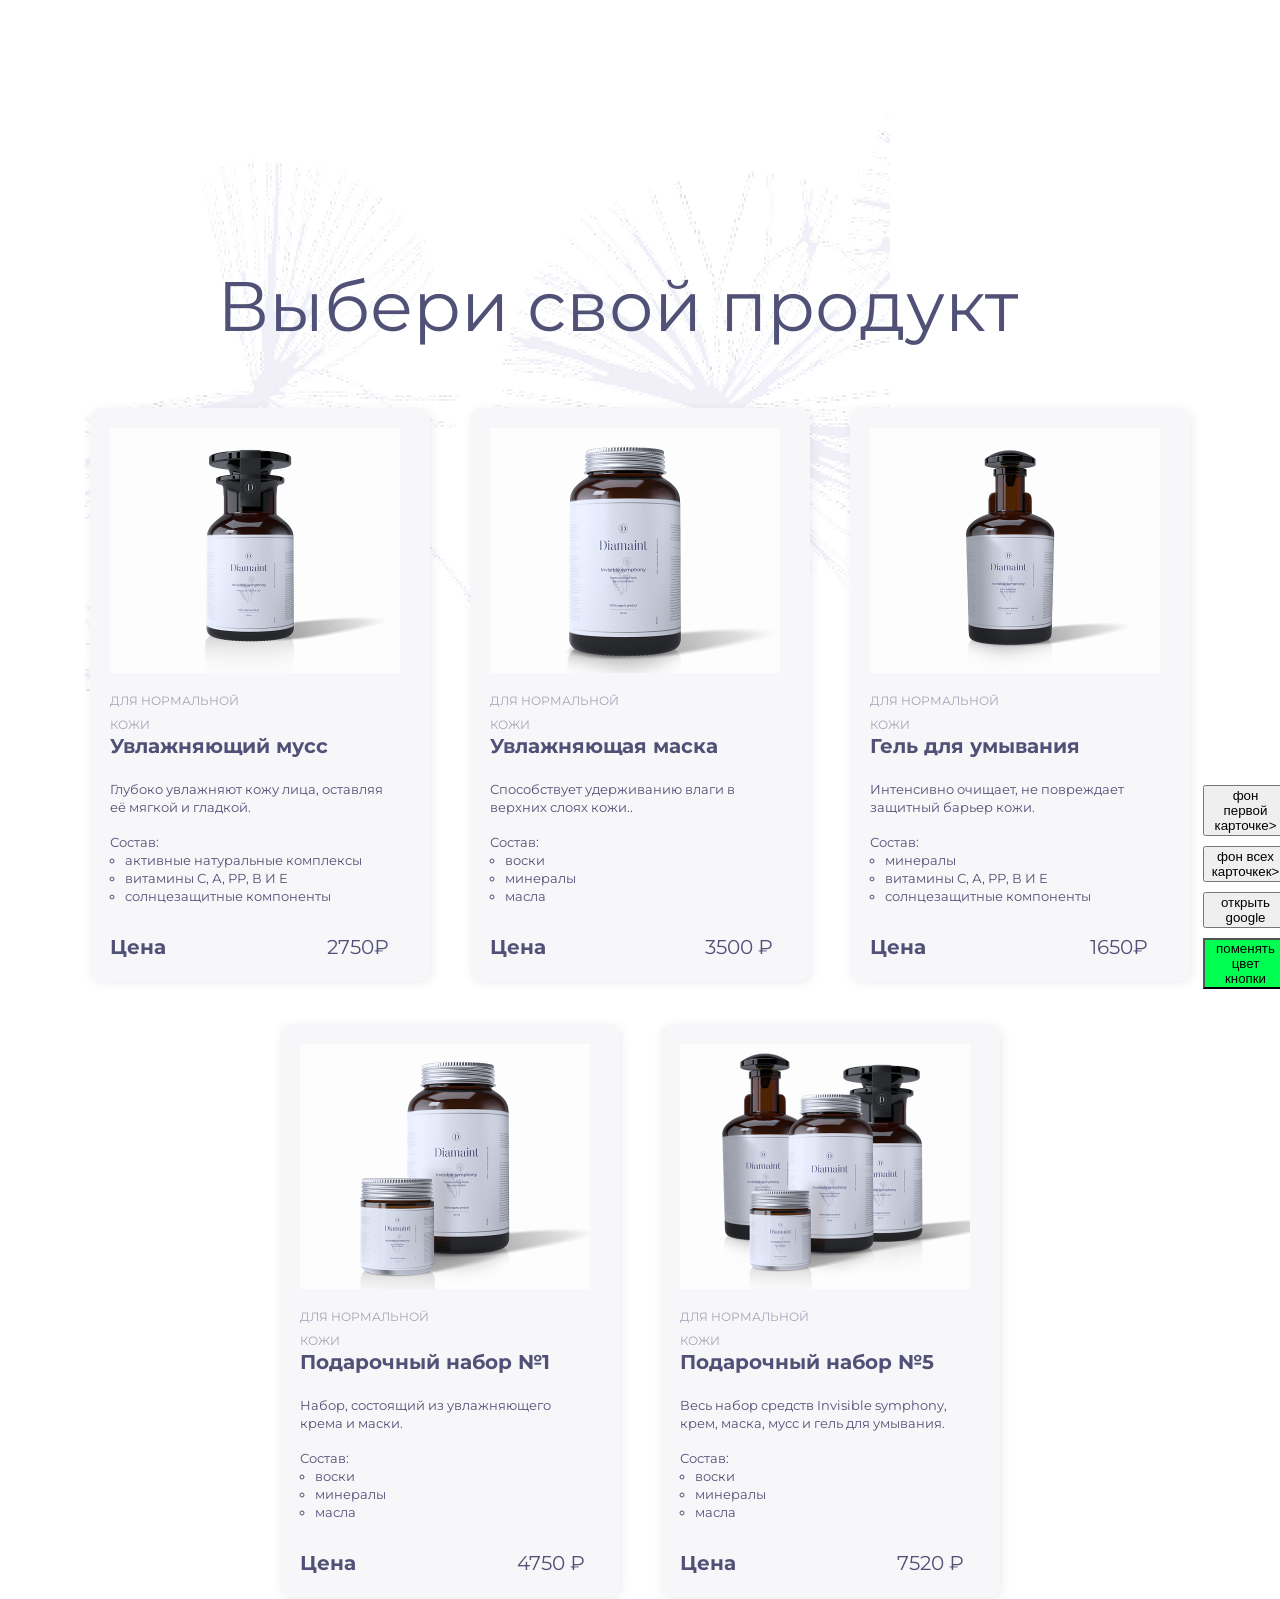
==== index.html @ b7d715da "fix error" ====
<!DOCTYPE html>
<html lang="en">
<head>
   <meta charset="UTF-8">
   <meta name="viewport" content="width=device-width, initial-scale=1.0">
   <title>product-card </title>
   <link rel="preconnect" href="https://fonts.googleapis.com">
   <link rel="preconnect" href="https://fonts.gstatic.com" crossorigin>
   <link href="https://fonts.googleapis.com/css2?family=Montserrat:ital,wght@0,100..900;1,100..900&display=swap"rel="stylesheet">
   <link rel="stylesheet" href="css/style.css">
</head>
<body style="font-family: Montserrat;">
   <h1 class="title">Выбери свой продукт</h1>
   <div class="buttons">
      <button id="btn-card-first"> фон первой карточке> </button>
      <button id="btn-card-all"> фон всех карточкек> </button>
      <button id="open-google-button"> открыть google </button>
      <button id= "targetButton"> поменять цвет кнопки </button> 
   </div>
   <div class="images_"></div>
   <div class="card-wrapper">
      <div class="product-card">
         <img src="image/muss.png" alt="Увлажняющий мусс" width="290" class="product-card__img">
         <p class="for-skin">для нормальной кожи</p>
         <h3 class="subtitle"> Увлажняющий мусс</h3>
         <p class="desc"> Глубоко увлажняют кожу лица, оставляя её мягкой и гладкой.</p>
         <ul class="list">
            <span class="structure">Состав:</span>
            <div class="item4">
               <li class="item1" type="circle">активные натуральные комплексы</li>
               <li class="item2" type="circle">витамины С, А, РР, В И Е</li>
               <li class="item3" type="circle"> cолнцезащитные компоненты</li>
            </div>
         </ul>
         <div class="product-card__price">
            <span class="product-card_price1"> Цена</span>
            <span class="product-card_price2"> 2750&#8381;</span>
         </div>
      </div>
      <div class="product-card">
         <img src="image/masska.png" alt="Увлажняющая маска" width="290" class="product-card__img_maska">
         <p class="for-skin_maska">для нормальной кожи</p>
         <h3 class="subtitle_maska"> Увлажняющая маска</h3>
         <p class="desc_maska">Способствует удерживанию влаги в верхних слоях кожи..</p>
         <ul class="list_maska">
            <span class="structure_maska">Состав:</span>
            <div class="item_maska4">
               <li class="item_maska1" type="circle"> воски</li>
               <li class="item_maska2" type="circle">минералы </li>
               <li class="item_maska3" type="circle"> масла</li>
            </div>
         </ul>
         <div class="product-card__price_maska">
            <span class="product-card_price_maska1"> Цена</span>
            <span class="product-card_price_maska2"> 3500 &#8381;</span>
         </div>
      </div>
      <div class="product-card">
         <img src="image/gel.png" alt="Гель для умывания" width="290" class="product-card__gel">
         <p class="for-skin_gel">для нормальной кожи</p>
         <h3 class="subtitle_gel"> Гель для умывания</h3>
         <p class="desc_gel">Интенсивно очищает, не повреждает защитный барьер кожи.</p>
         <ul class="list_gel">
            <span class="structure_gel">Состав:</span>
            <div class="item_gel4">
               <li class="item_gel1" type="circle"> минералы</li>
               <li class="item_gel2" type="circle">витамины С, А, РР, В И Е </li>
               <li class="item_gel3" type="circle"> солнцезащитные компоненты</li>
            </div>
         </ul>
         <div class="product-card__price-gel">
            <span class="product-card__price-gel1"> Цена</span>
            <span class="product-card__price-gel2"> 1650&#8381;</span>
         </div>
      </div>
      <div class="product-card">
         <img src="image/gift_set1.png" alt="Подарочный набор №1" width="290" class="product-card__img_set">
         <p class="for-skin__gift-set1">для нормальной кожи</p>
         <h3 class="subtitle__gift-set1"> Подарочный набор №1</h3>
         <p class="desc__gift-set1">Набор, состоящий из увлажняющего крема и маски.</p>
         <ul class="list__gift-set1">
            <span class="structure__gift-set1">Состав:</span>
            <div class="item4__gift-set1">
               <li class="item1__gift-set1" type="circle"> воски</li>
               <li class="item2__gift-set1" type="circle"> минералы </li>
               <li class="item3__gift-set1" type="circle"> масла</li>
            </div>
         </ul>
         <div class="product-card__price-gift-set1">
            <span class="product-card__price1-gift-set1"> Цена</span>
            <span class="product-card__price2-gift-set1"> 4750 &#8381;</span>
         </div>
      </div>
      <div class="product-card">
         <img src="image/gift_set2.png" alt="Подарочный набор №1" width="290" class="product-card__img_gift-set2">
         <p class="for-skin__gift-set2">для нормальной кожи</p>
         <h3 class="subtitle__gift-set2"> Подарочный набор №5</h3>
         <p class="desc__gift-set2">Весь набор средств Invisible symphony, крем, маска, мусс и гель для умывания.</p>
         <ul class="list__gift-set2">
            <span class="structure__gift-set2">Состав:</span>
            <div class="item4__gift-set2">
               <li class="item1__gift-set2" type="circle"> воски</li>
               <li class="item2__gift-set2" type="circle"> минералы </li>
               <li class="item3__gift-set2" type="circle"> масла</li>
            </div>
         </ul>
         <div class="product-card__price-gift-set2">
            <span class="product-card__price1-gift-set2"> Цена</span>
            <span class="product-card__price2-gift-set2"> 7520 &#8381;</span>
         </div>
      </div>
   </div>
   <script src="/script.js"></script>
</body>
</html>
---- css/style.css ----
.images_ {
  background-image: url("../image/dandelion.png"); 
  width: 805px;
  height: 697px;
  top: -0px;
  left: 85px;
  z-index: -1;
  position: absolute;
}

.card-wrapper {
  width: 1110px;
  height: 1191px;
  top: 408px;
  left: 85px;
  position: absolute;
  justify-content: center;
  display: flex;
  flex-wrap: wrap;
  gap: 40px;
}

.product-card__img {
  width: 290px;
  height: 245px;
}

.product-card {
  width: 340px;
  height: 573px;
  display: inline-block;
  box-sizing: border-box;
  border-radius:12px;
  box-shadow: 2px 2px 10px 0px rgba(81, 80, 118, 0.1);
  padding:20px ;
  background: rgba(247, 247, 250, 1);
}

.title {
  width: 846px;
  height: 78px;
  top: 220px;
  left: 217px;
  position: absolute;
  font-weight: 400;
  font-style: normal;
  font-size: 70px;
  line-height: 78px;
  letter-spacing: 0%;
  vertical-align: middle;
  color:#515076;
} 

.for-skin {
  width: 171px;
  height: 24px;
  font-weight: 400;
  font-size: 12px;
  line-height: 24px;
  letter-spacing: 0%;
  text-transform: uppercase;
  color: #A5A3B9;
}

.subtitle {
  width: 220px;
  height: 27px;
  font-weight: 700;
  font-size: 20px;
  line-height: 27px;
  letter-spacing: 0%;
  color:#515076;
}

.desc {
  width: 287px;
  height: 36px;
  font-weight: 400;
  font-size: 13px;
  line-height: 18px;
  letter-spacing: 0%;
  color: rgba(81, 80, 118, 1);
} 

.structure {
  width: 49px;
  height: 18px;
  font-weight: 400;
  font-size: 13px;
  line-height: 18px;
  letter-spacing: 0%;
}

.list li::marker {
  width: 7px;
  height: 7px;
}

.list {
  width: 252px;
  height: 87px;
  border: 1px;
  padding: 0;
  color: rgba(81, 80, 118, 1);
}

.item1 {
  width: 237px;
  height: 18px;
  font-weight: 400;
  font-size: 13px;
  line-height: 18px;
  letter-spacing: 0%;
  color: (81, 80, 118, 1);
}

.item2 {
  width: 165px;
  height: 18px;
  font-weight: 400;
  font-size: 13px;
  line-height: 18px;
  letter-spacing: 0%;
  color: (81, 80, 118, 1);
}

.item3 {
  width: 207px;
  height: 18px;
  font-weight: 400;
  font-size: 13px;
  line-height: 18px;
  letter-spacing: 0%;
  color: (81, 80, 118, 1);
}

.item4 {
  padding-left:15px;
}

.product-card__price {
  width: 290px;
  height: 24px;
  justify-content: space-between;
  display: flex;
  border: 1px;
  color:  rgba(81, 80, 118, 1);
  background: 1px solid rgba(81, 80, 118, 1)
}

.product-card_price1 {
  width: 56px;
  height: 24px;
  font-weight: 700;
  font-size: 20px;
  line-height: 24px;
  letter-spacing: 0%;
  color: rgba(81, 80, 118, 1);
}

.product-card_price2 {
  width: 73px;
  height: 24px;
  font-weight: 400;
  font-size: 20px;
  line-height: 24px;
  letter-spacing: 0%;
  color: rgba(81, 80, 118, 1);
}

.product-card_maska {
  width: 340px;
  height: 573px;
  border-width: 1px;
  box-sizing: border-box;
  border-radius: 12px ;
  padding: 20px ;
  border-radius:12px;
  box-shadow: 2px 2px 10px 0px rgba(81, 80, 118, 0.1);
  padding:20px ;
  background: rgba(247, 247, 250, 1);
}

.product-card__img_maska {
  width: 290px;
  height: 245px;
}

.for-skin_maska {
  width: 171px;
  height: 24px;
  color: rgba(165, 163, 185, 1);
  font-weight: 400;
  font-size: 12px;
  line-height: 24px;
  letter-spacing: 0%;
  text-transform: uppercase;
}

.subtitle_maska {
  width: 230px;
  height: 27px;
  font-weight: 700;
  font-size: 20px;
  line-height: 27px;
  letter-spacing: 0%;
  color: rgba(81, 80, 118, 1);
}

.desc_maska {
  width: 291px ;
  height: 36px;
  color: rgba(81, 80, 118, 1);
  font-weight: 400;
  font-size: 13px;
  line-height: 18px;
  letter-spacing: 0%;
}

.list_maska {
  width: 86px;
  height: 87px;
  border-width: 1px;
  color: rgba(81, 80, 118, 1);
  padding: 0;
}

.structure_maska {
  width: 49px;
  height: 18px;
  font-weight: 400;
  font-size: 13px;
  line-height: 18px;
  letter-spacing: 0%;
}

.item_maska1 {
  width: 41px;
  height: 18px;
  font-weight: 400;
  font-size: 13px;
  line-height: 18px;
  letter-spacing: 0%;
}

.item_maska2 {
  width: 71px;
  height: 18px;
  font-weight: 400;
  font-size: 13px;
  line-height: 18px;
  letter-spacing: 0%;
}

.item_maska3 {
  width: 41px;
  height: 18px;
  opacity: 1;
  font-weight: 400;
  font-size: 13px;
  line-height: 18px;
  letter-spacing: 0
}

.item_maska4 {
  padding-left: 15px;
}

.product-card__price_maska {
  width: 290px;
  height: 24px;
  color: rgba(81, 80, 118, 1);
  font-weight: 400;
  font-size: 20px;
  line-height: 24px;
  letter-spacing: 0%;
  display:flex;
  justify-content: space-between;
}

.product-card_price_maska1 {
  width: 56px;
  height: 24px;
  font-weight: 700;
  font-size: 20px;
  line-height: 24px;
  letter-spacing: 0%;
  color: rgba(81, 80, 118, 1);
}

.product-card_price_maska2 {
  width: 75px;
  height: 24px;
  font-weight: 400;
  font-size: 20px;
  line-height: 24px;
  letter-spacing: 0%;
  color: rgba(81, 80, 118, 1);
}

.product-card_gel {
  width: 340px;
  height: 573px;
  background: rgba(247, 247, 250, 1);
  box-shadow: 2px 2px 10px 0px rgba(81, 80, 118, 0.1);
  box-sizing: border-box;
  padding: 20px;
}

.product-card__gel {
  width: 290px;
  height: 245px;
}

.for-skin_gel {
  width: 171px;
  height: 24px;
  font-weight: 400;
  font-size: 12px;
  line-height: 24px;
  letter-spacing: 0%;
  text-transform: uppercase;
  color: rgba(165, 163, 185, 1);
}

.subtitle_gel {
  width: 210px;
  height: 27px;
  font-weight: 700;
  font-size: 20px;
  line-height: 27px;
  letter-spacing: 0%;
  color: rgba(81, 80, 118, 1);
}

.desc_gel {
  width: 291px;
  height: 36px;
  font-weight: 400;
  font-size: 13px;
  line-height: 18px;
  letter-spacing: 0%;
  color: rgba(81, 80, 118, 1);
}

.list_gel {
  width: 222px;
  height: 87px;
  color: rgba(81, 80, 118, 1);
  padding: 0;
}

.structure_gel {
  width: 49px;
  height: 18px;
  font-weight: 400;
  font-size: 13px;
  line-height: 18px;
  letter-spacing: 0%;
  color: rgba(81, 80, 118, 1);
}

.item_gel4 {
  padding-left:15px;
}

.item_gel1 {
  width: 71px;
  height: 18px;
  font-weight: 400;
  font-size: 13px;
  line-height: 18px;
  letter-spacing: 0%;
  color: rgba(81, 80, 118, 1);
}

.item_gel2 {
  width: 165px;
  height: 18px;
  font-weight: 400;
  font-size: 13px;
  line-height: 18px;
  letter-spacing: 0%;
  color: rgba(81, 80, 118, 1);
}

.item_gel3 {
  width: 207px;
  height: 18px;
  opacity: 1;
  top: 889px;
  left: 895px;
  font-weight: 400;
  font-size: 13px;
  line-height: 18px;
  letter-spacing: 0%;
  color: rgba(81, 80, 118, 1);
}

.product-card__price-gel {
  width: 290px;
  height: 24px;
  color: rgba(81, 80, 118, 1);
  display: flex;
  justify-content: space-between;
}

.product-card__price-gel1 {
  width: 56px;
  height: 24px;
  font-weight: 700;
  font-size: 20px;
  line-height: 24px;
  letter-spacing: 0%;
  color: rgba(81, 80, 118, 1);
}

.product-card__price-gel2 {
  width: 70px;
  height: 24px;
  font-weight: 400;
  font-size: 20px;
  line-height: 24px;
  letter-spacing: 0%;
  color: rgba(81, 80, 118, 1);
}


.product-card__gift-set1 {
  width: 340px;
  height: 573px;
  background: rgba(247, 247, 250, 1);
  box-shadow: 2px 2px 10px 0px rgba(81, 80, 118, 0.1);
  padding: 20px;
  box-sizing: border-box 
}

.product-card__img-gift-set1 {
  width: 290px;
  height: 245px;
}

.for-skin__gift-set1 {
  width: 171px;
  height: 24px;
  font-weight: 400;
  font-size: 12px;
  line-height: 24px;
  letter-spacing: 0%;
  text-transform: uppercase;
  color: rgba(165, 163, 185, 1);
}

.subtitle__gift-set1 {
  width: 251px;
  height: 27px;
  font-weight: 700;
  font-size: 20px;
  line-height: 27px;
  letter-spacing: 0%;
  color: rgba(81, 80, 118, 1);
}

.desc__gift-set1 {
  width: 291px;
  height: 36px;
  font-weight: 400;
  font-size: 13px;
  line-height: 18px;
  letter-spacing: 0%;
  color: rgba(81, 80, 118, 1);
}

.list__gift-set1 {
  width: 86px;
  height: 87px;
  color: rgba(81, 80, 118, 1);
  padding-left:0;
}

.structure__gift-set1 {
  width: 49px;
  height: 18px;
  font-weight: 400;
  font-size: 13px;
  line-height: 18px;
  letter-spacing: 0%;
  color: rgba(81, 80, 118, 1);
}

.item4__gift-set1 {
  padding-left: 15px;
}

.item1__gift-set1 {
  width: 41px;
  height: 18px;
  font-weight: 400;
  font-size: 13px;
  line-height: 18px;
  letter-spacing: 0%;
  color: rgba(81, 80, 118, 1);
}

.item2__gift-set1 {
  color: rgba(81, 80, 118, 1);
  width: 71px;
  height: 18px;
  font-weight: 400;
  font-size: 13px;
  line-height: 18px;
  letter-spacing: 0%;
}

.item3__gift-set1 {
  width: 42px;
  height: 18px;  
  color: rgba(81, 80, 118, 1);
  font-weight: 400;
  font-size: 13px;
  line-height: 18px;
  letter-spacing: 0%;
}

.product-card__price-gift-set1 {
  width: 290px;
  height: 24px;
  color: rgba(81, 80, 118, 1);
  display: flex;
  justify-content: space-between;
}

.product-card__price1-gift-set1 {
  width: 56px;
  height: 24px;
  font-weight: 700;
  font-size: 20px;
  line-height: 24px;
  letter-spacing: 0%;
  color: rgba(81, 80, 118, 1);
}

.product-card__price2-gift-set1 {
  width: 73px;
  height: 24px;
  font-weight: 400;
  font-size: 20px;
  line-height: 24px;
  letter-spacing: 0%;
  color: rgba(81, 80, 118, 1);
}

.product-card__gift-set2 {
  width: 340px;
  height: 573px;
  box-sizing:border-box;
  background: rgba(247, 247, 250, 1);
  box-shadow: 2px 2px 10px 0px rgba(81, 80, 118, 0.1);
  padding: 20px;
}

.product-card__img-gift-set2 {
  width: 290px;
  height: 245px;
}

.for-skin__gift-set2 {
  width: 171px;
  height: 24px;
  font-weight: 400;
  font-size: 12px;
  line-height: 24px;
  letter-spacing: 0%;
  text-transform: uppercase;
  color: rgba(165, 163, 185, 1);
}

.subtitle__gift-set2 {
  width: 255px;
  height: 27px;
  font-weight: 700;
  font-size: 20px;
  line-height: 27px;
  letter-spacing: 0%;
  color: rgba(81, 80, 118, 1);  
}

.desc__gift-set2 {
    width: 291px;
  height: 36px;
  font-weight: 400;
  font-size: 13px;
  line-height: 18px;
  letter-spacing: 0%;
  color: rgba(81, 80, 118, 1);
}

.list__gift-set2 {
  width: 86px;
  height: 87px;
  color: rgba(81, 80, 118, 1);
  padding: 0 ;
}

.structure__gift-set2 {
  width: 49px;
  height: 18px;
  font-weight: 400;
  font-size: 13px;
  line-height: 18px;
  letter-spacing: 0%;
  color: rgba(81, 80, 118, 1);
}

.item4__gift-set2 {
  padding-left: 15px;
}

.item1__gift-set2 {
  width: 41px;
  height: 18px;
  font-weight: 400;
  font-size: 13px;
  line-height: 18px;
  letter-spacing: 0%;
  color: rgba(81, 80, 118, 1);
}

.item2__gift-set2 {
  width: 71px;
  height: 18px;
  font-weight: 400;
  font-size: 13px;
  line-height: 18px;
  letter-spacing: 0%;
    color: rgba(81, 80, 118, 1);
}

.item3__gift-set2 {
  width: 41px;
  height: 18px;
  color: rgba(81, 80, 118, 1);
  font-weight: 400;
  font-size: 13px;
  line-height: 18px;
  letter-spacing: 0%;
}

.product-card__price-gift-set2 {
   width: 290px;
  height: 24px;
  display: flex;
  justify-content: space-between;
}

.product-card__price1-gift-set2 {
  width: 56px;
  height: 24px;
  font-weight: 700;
  font-size: 20px;
  line-height: 24px;
  letter-spacing: 0%;
  color:  rgba(81, 80, 118, 1);
}

.product-card__price2-gift-set2 {
  width: 73px;
  height: 24px;
  font-weight: 400;
  font-size: 20px;
  line-height: 24px;
  letter-spacing: 0%;
  color:  rgba(81, 80, 118, 1);
}

.buttons {
  margin-top: 1650px;
  margin-left: 9%;
  display: flex;
  gap: 10px;
  width: 85px ;
  height: 20px ;
  flex-direction: column;
  margin-top: 785px;
  margin-left: 1195px;
}

#targetButton {
  background-color: #00ff51;
}

.red-bg {
  background-color: #ff0000 !important;
}
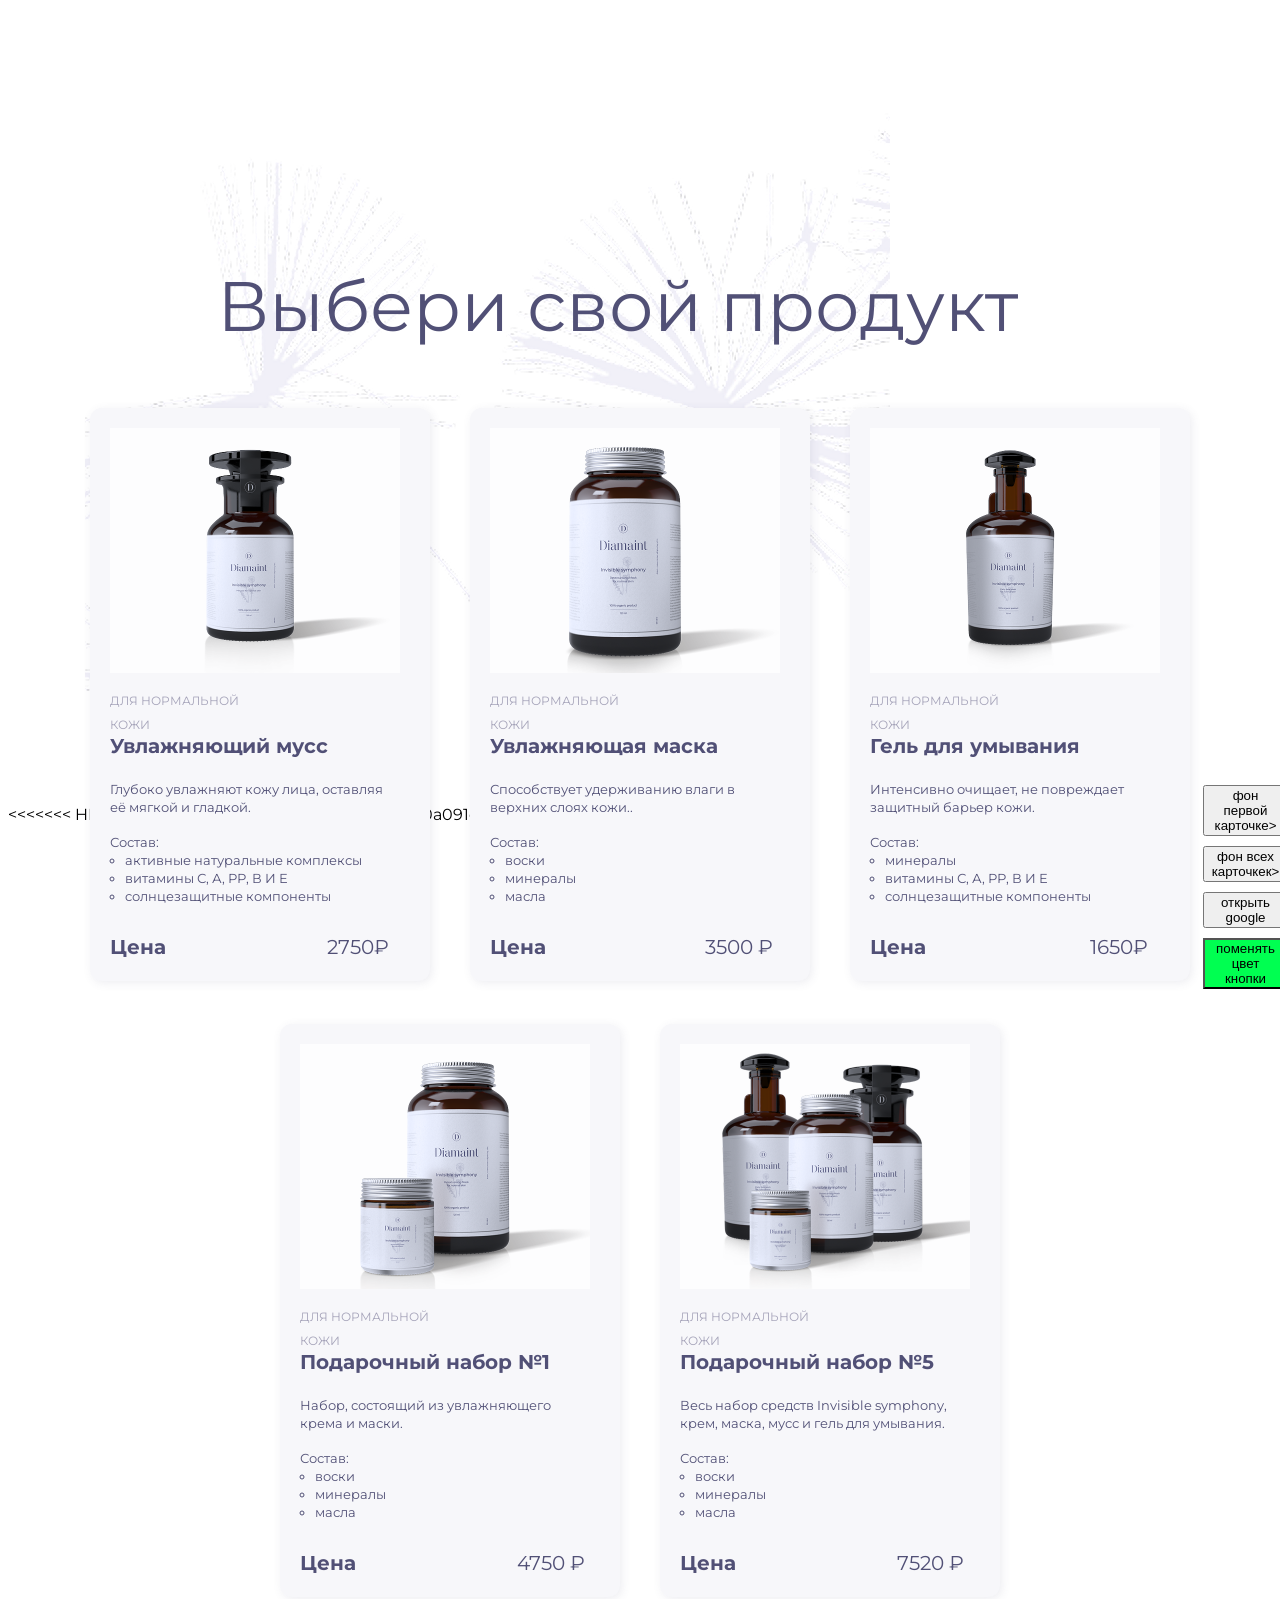
==== commit cb6a1e5d: "fix error" ====
--- a/index.html
+++ b/index.html
@@ -13,7 +13,7 @@
    <h1 class="title">Выбери свой продукт</h1>
    <div class="buttons">
       <button id="btn-card-first"> фон первой карточке> </button>
-      <button id="btn-card-all"> фон всех карточкек> </button>
+      <button id="btn-cards"> фон всех карточкек> </button>
       <button id="open-google-button"> открыть google </button>
       <button id= "targetButton"> поменять цвет кнопки </button> 
    </div>
@@ -111,5 +111,9 @@
       </div>
    </div>
    <script src="/script.js"></script>
+<<<<<<< HEAD
+   <script src="homework-5.js"></script>
+=======
+>>>>>>> aed0ea57fab6382420a091ce6399018d3ec8c38a
 </body>
 </html>
--- a/css/style.css
+++ b/css/style.css
@@ -691,4 +691,9 @@
 
 .red-bg {
   background-color: #ff0000 !important;
-}+<<<<<<< HEAD
+}
+  
+=======
+}
+>>>>>>> aed0ea57fab6382420a091ce6399018d3ec8c38a
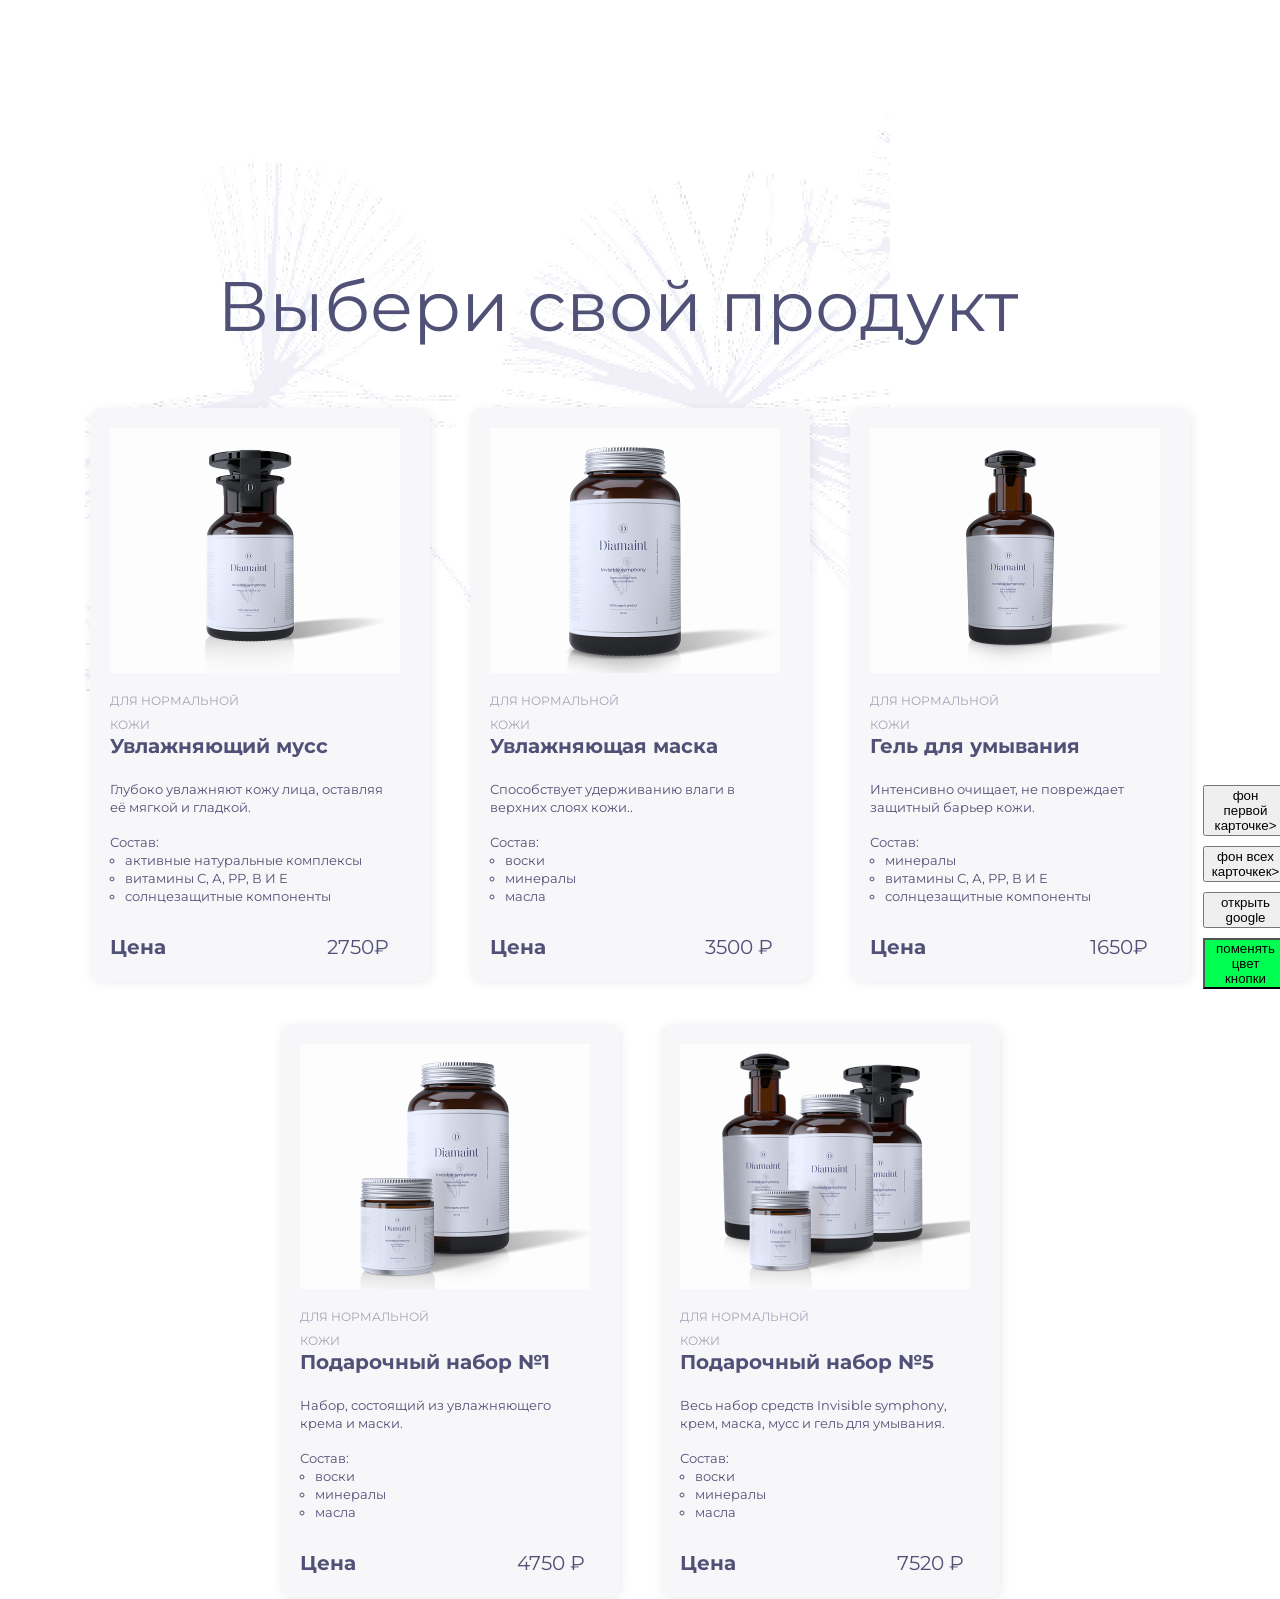
==== commit 8747fd1a: "fix error3" ====
--- a/index.html
+++ b/index.html
@@ -111,9 +111,8 @@
       </div>
    </div>
    <script src="/script.js"></script>
-<<<<<<< HEAD
+   <script src="homework-6.js"></script>
    <script src="homework-5.js"></script>
-=======
->>>>>>> aed0ea57fab6382420a091ce6399018d3ec8c38a
+   
 </body>
 </html>
--- a/css/style.css
+++ b/css/style.css
@@ -691,9 +691,4 @@
 
 .red-bg {
   background-color: #ff0000 !important;
-<<<<<<< HEAD
-}
-  
-=======
-}
->>>>>>> aed0ea57fab6382420a091ce6399018d3ec8c38a
+}
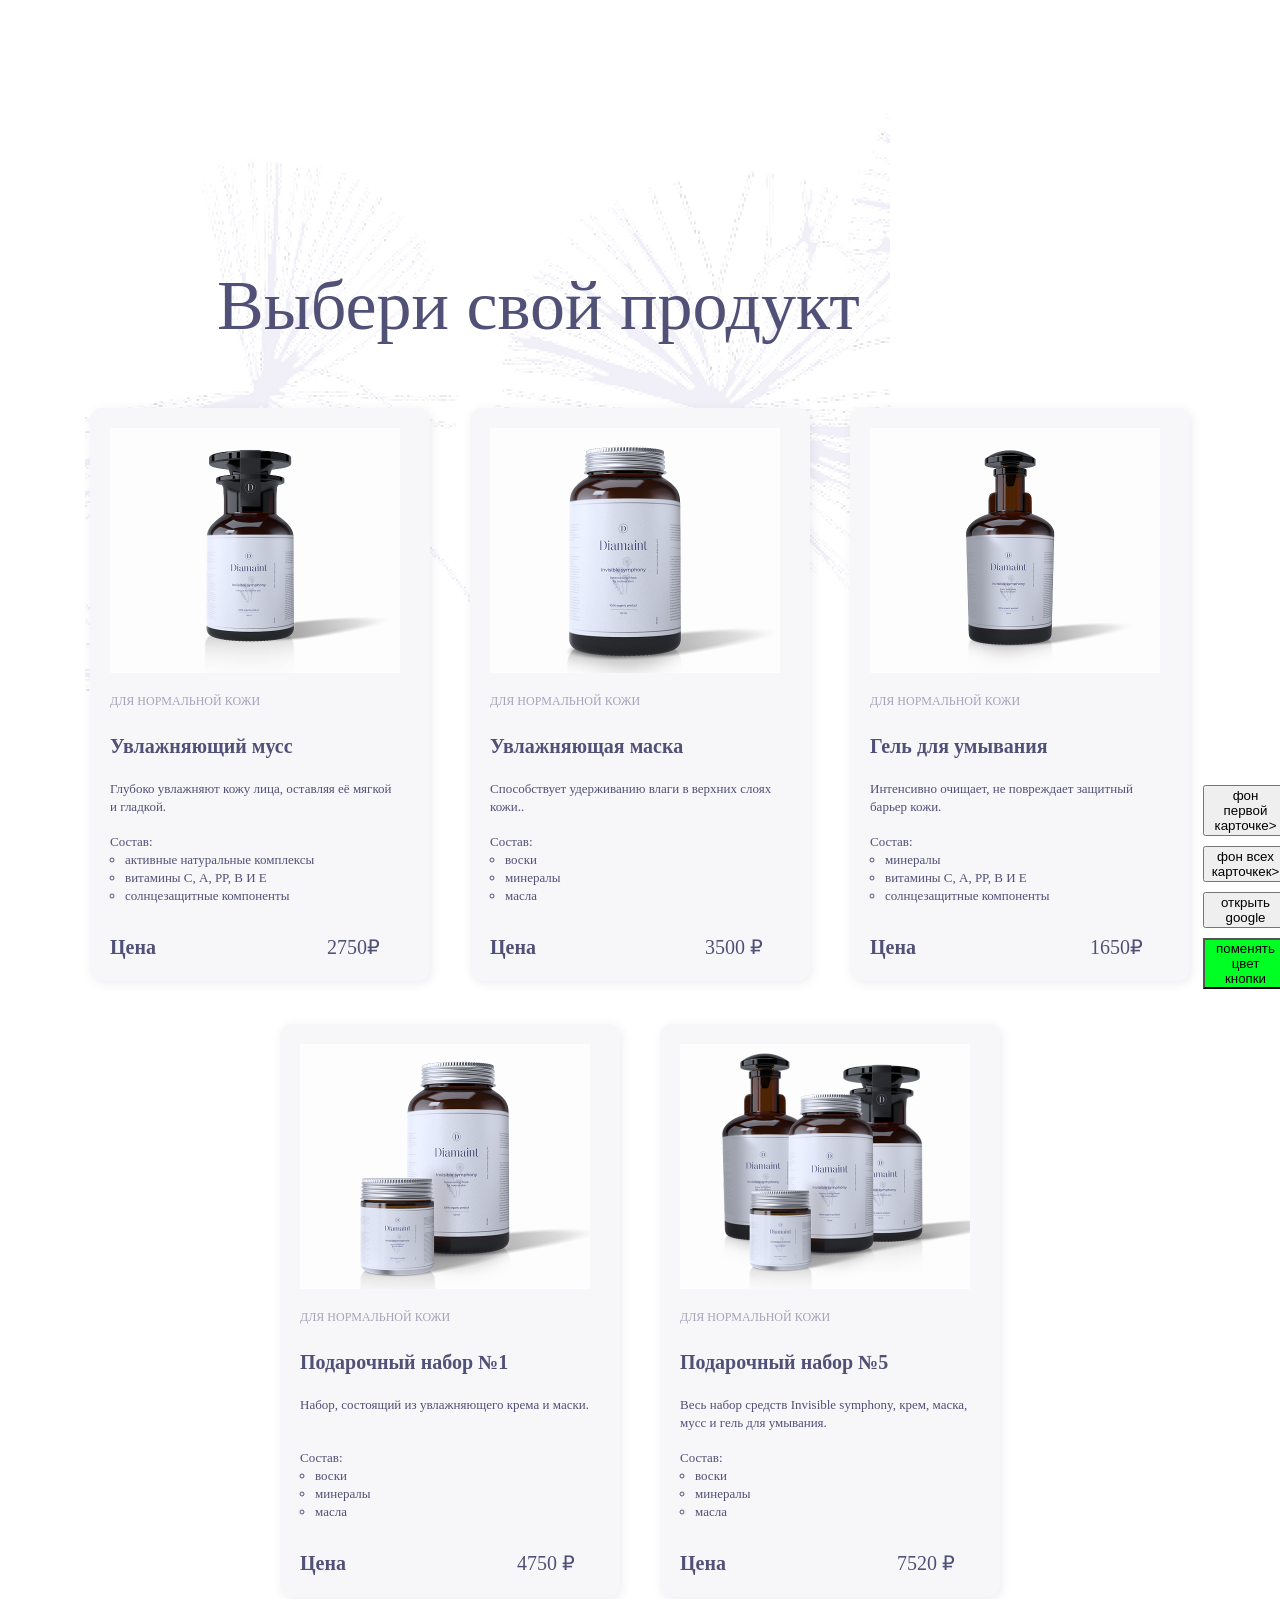
==== commit 4f318634: "homework №6:Personal data, car object, property check, map transformation" ====
--- a/index.html
+++ b/index.html
@@ -6,8 +6,8 @@
    <title>product-card </title>
    <link rel="preconnect" href="https://fonts.googleapis.com">
    <link rel="preconnect" href="https://fonts.gstatic.com" crossorigin>
-   <link href="https://fonts.googleapis.com/css2?family=Montserrat:ital,wght@0,100..900;1,100..900&display=swap"rel="stylesheet">
-   <link rel="stylesheet" href="css/style.css">
+   <link href="https://fonts.googleapis.com/css2?family=Montserrat:ital,wght@0,100..900;1,100..900&display=swap">
+   <link rel="stylesheet" href="css/style.css" >
 </head>
 <body style="font-family: Montserrat;">
    <h1 class="title">Выбери свой продукт</h1>
@@ -15,7 +15,7 @@
       <button id="btn-card-first"> фон первой карточке> </button>
       <button id="btn-cards"> фон всех карточкек> </button>
       <button id="open-google-button"> открыть google </button>
-      <button id= "targetButton"> поменять цвет кнопки </button> 
+      <button id="targetButton"> поменять цвет кнопки </button>
    </div>
    <div class="images_"></div>
    <div class="card-wrapper">
@@ -113,6 +113,5 @@
    <script src="/script.js"></script>
    <script src="homework-6.js"></script>
    <script src="homework-5.js"></script>
-   
 </body>
 </html>
--- a/css/style.css
+++ b/css/style.css
@@ -686,9 +686,10 @@
 }
 
 #targetButton {
-  background-color: #00ff51;
-}
-
-.red-bg {
-  background-color: #ff0000 !important;
-}
+  background-color: #00ff22;
+}
+
+.red-bg{ 
+  background-color: #ff0000 !important
+}
+
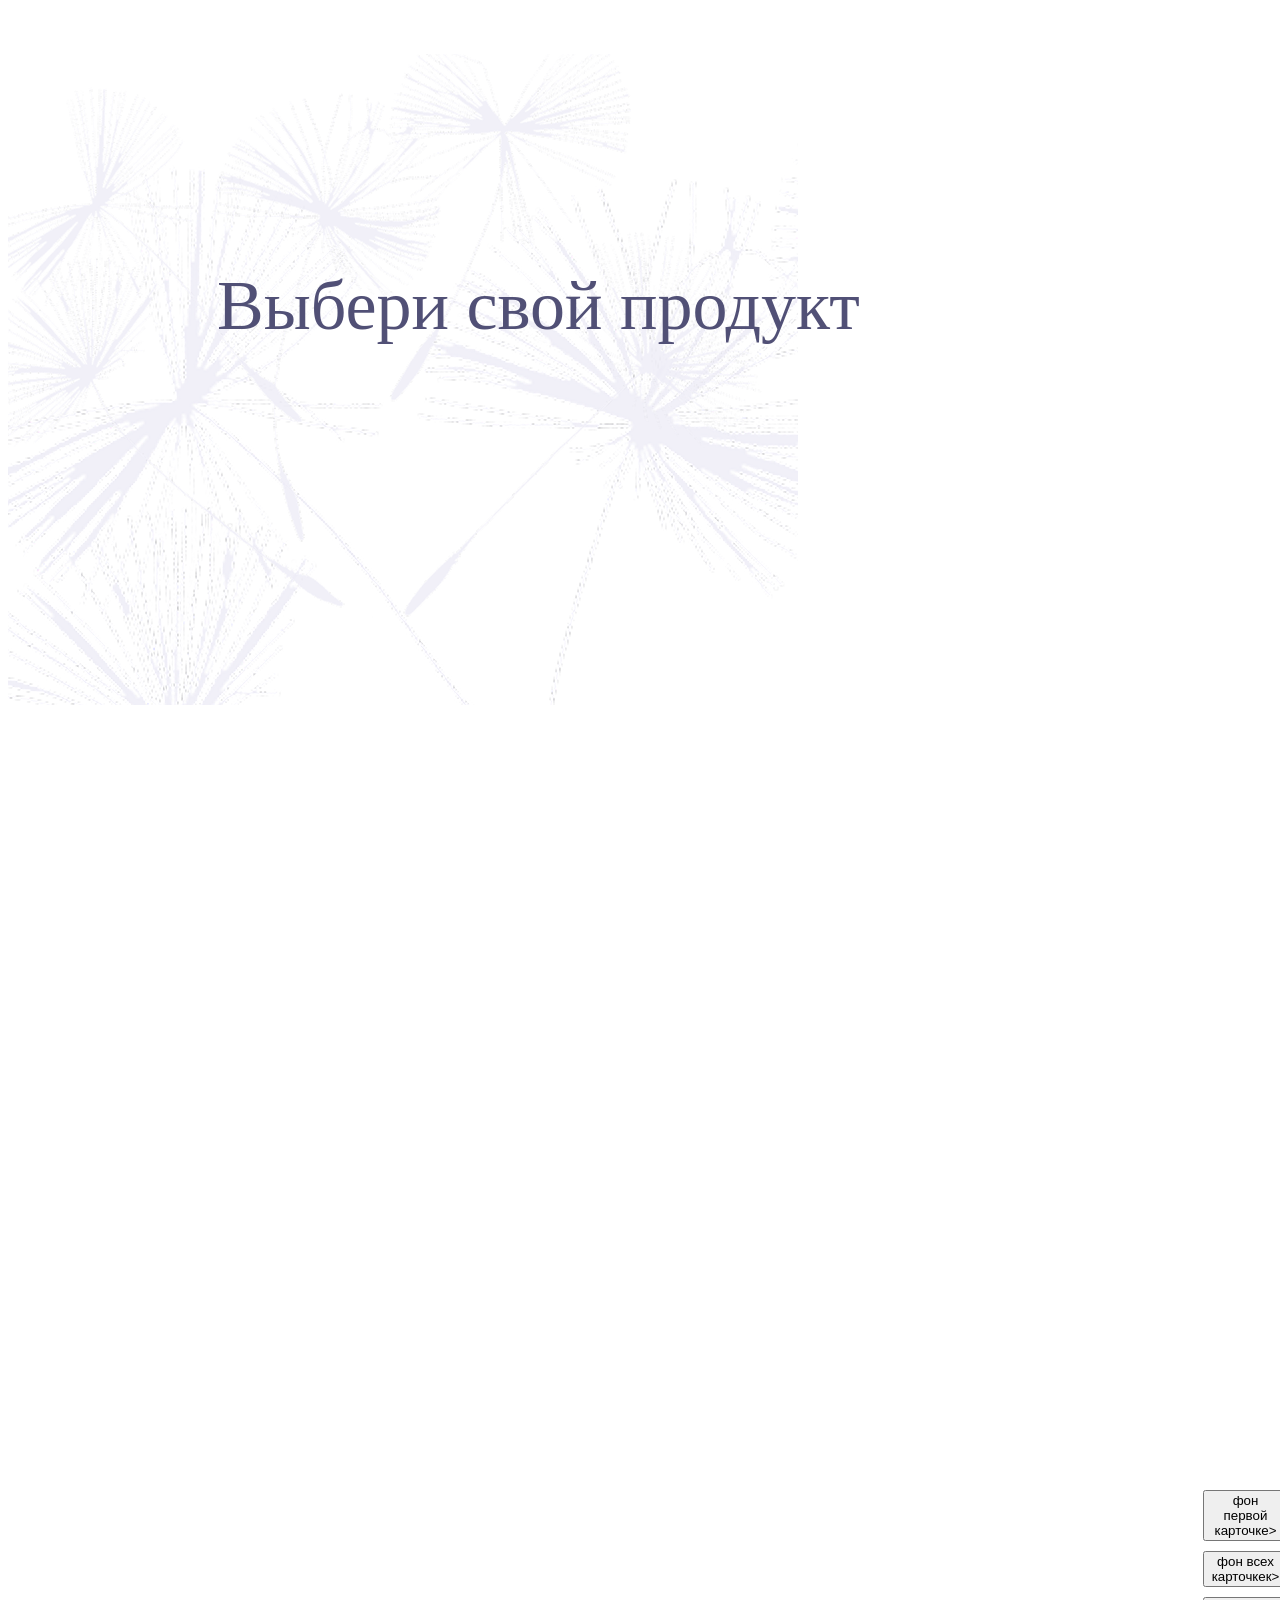
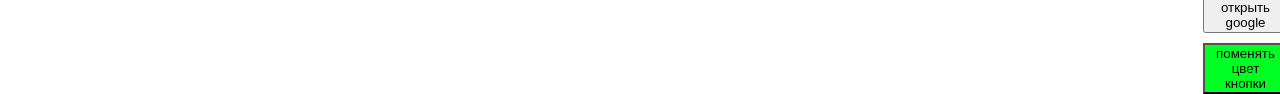
==== commit 739013d4: "(Homework №8):product cards using template" ====
--- a/index.html
+++ b/index.html
@@ -1,117 +1,48 @@
-<!DOCTYPE html>
-<html lang="en">
-<head>
-   <meta charset="UTF-8">
-   <meta name="viewport" content="width=device-width, initial-scale=1.0">
-   <title>product-card </title>
-   <link rel="preconnect" href="https://fonts.googleapis.com">
-   <link rel="preconnect" href="https://fonts.gstatic.com" crossorigin>
-   <link href="https://fonts.googleapis.com/css2?family=Montserrat:ital,wght@0,100..900;1,100..900&display=swap">
-   <link rel="stylesheet" href="css/style.css" >
-</head>
-<body style="font-family: Montserrat;">
-   <h1 class="title">Выбери свой продукт</h1>
-   <div class="buttons">
-      <button id="btn-card-first"> фон первой карточке> </button>
-      <button id="btn-cards"> фон всех карточкек> </button>
-      <button id="open-google-button"> открыть google </button>
-      <button id="targetButton"> поменять цвет кнопки </button>
-   </div>
-   <div class="images_"></div>
-   <div class="card-wrapper">
-      <div class="product-card">
-         <img src="image/muss.png" alt="Увлажняющий мусс" width="290" class="product-card__img">
-         <p class="for-skin">для нормальной кожи</p>
-         <h3 class="subtitle"> Увлажняющий мусс</h3>
-         <p class="desc"> Глубоко увлажняют кожу лица, оставляя её мягкой и гладкой.</p>
-         <ul class="list">
-            <span class="structure">Состав:</span>
-            <div class="item4">
-               <li class="item1" type="circle">активные натуральные комплексы</li>
-               <li class="item2" type="circle">витамины С, А, РР, В И Е</li>
-               <li class="item3" type="circle"> cолнцезащитные компоненты</li>
+<DOCTYPE html>
+   <html lang="ru">
+   <head>
+      <meta charset="UTF-8">
+      <meta name="viewport" content="width=device-width, initial-scale=1.0">
+      <link rel="preconnect" href="https://fonts.googleapis.com">
+      <link rel="preconnect" href="https://fonts.gstatic.com" crossorigin>
+      <link href="https://fonts.googleapis.com/css2?family=Montserrat:ital,wght@0,100..900;1,100..900&display=swap">
+      <link rel="stylesheet" href="css/style.css">
+   </head>
+   <body style="font-family: Montserrat;">
+      <img class="images_" src="../image/dandelion.png"> </img>
+      <h1 class="title">Выбери свой продукт</h1>
+      <div class="buttons">
+         <button id="btn-card-first"> фон первой карточке> </button>
+         <button id="btn-cards"> фон всех карточкек> </button>
+         <button id="open-google-button"> открыть google </button>
+         <button id="targetButton"> поменять цвет кнопки </button>
+      </div>
+      <div class="card-wrapper"></div>
+      <template id="productCard-template">
+         <li class="product-card">
+            <img class="product-card__img"></img>
+            <p class="product-category"> </p>
+            <p class="product-title"> </p>
+            <p class="product-description"></p>
+            <ul class="item-container">
+               <p class="product-list-item"> </p>
+               <div class="item4">
+                  <li class="item1"> </li>
+                  <li class="item2"> </li>
+                  <li class="item3"> </li>
+               </div>
+            </ul>
             </div>
-         </ul>
-         <div class="product-card__price">
-            <span class="product-card_price1"> Цена</span>
-            <span class="product-card_price2"> 2750&#8381;</span>
-         </div>
-      </div>
-      <div class="product-card">
-         <img src="image/masska.png" alt="Увлажняющая маска" width="290" class="product-card__img_maska">
-         <p class="for-skin_maska">для нормальной кожи</p>
-         <h3 class="subtitle_maska"> Увлажняющая маска</h3>
-         <p class="desc_maska">Способствует удерживанию влаги в верхних слоях кожи..</p>
-         <ul class="list_maska">
-            <span class="structure_maska">Состав:</span>
-            <div class="item_maska4">
-               <li class="item_maska1" type="circle"> воски</li>
-               <li class="item_maska2" type="circle">минералы </li>
-               <li class="item_maska3" type="circle"> масла</li>
+            <div class="product-card_price">
+               <p class="product-card_price1"></p>
+               <p class="product-card_price2"></p>
             </div>
-         </ul>
-         <div class="product-card__price_maska">
-            <span class="product-card_price_maska1"> Цена</span>
-            <span class="product-card_price_maska2"> 3500 &#8381;</span>
-         </div>
-      </div>
-      <div class="product-card">
-         <img src="image/gel.png" alt="Гель для умывания" width="290" class="product-card__gel">
-         <p class="for-skin_gel">для нормальной кожи</p>
-         <h3 class="subtitle_gel"> Гель для умывания</h3>
-         <p class="desc_gel">Интенсивно очищает, не повреждает защитный барьер кожи.</p>
-         <ul class="list_gel">
-            <span class="structure_gel">Состав:</span>
-            <div class="item_gel4">
-               <li class="item_gel1" type="circle"> минералы</li>
-               <li class="item_gel2" type="circle">витамины С, А, РР, В И Е </li>
-               <li class="item_gel3" type="circle"> солнцезащитные компоненты</li>
-            </div>
-         </ul>
-         <div class="product-card__price-gel">
-            <span class="product-card__price-gel1"> Цена</span>
-            <span class="product-card__price-gel2"> 1650&#8381;</span>
-         </div>
-      </div>
-      <div class="product-card">
-         <img src="image/gift_set1.png" alt="Подарочный набор №1" width="290" class="product-card__img_set">
-         <p class="for-skin__gift-set1">для нормальной кожи</p>
-         <h3 class="subtitle__gift-set1"> Подарочный набор №1</h3>
-         <p class="desc__gift-set1">Набор, состоящий из увлажняющего крема и маски.</p>
-         <ul class="list__gift-set1">
-            <span class="structure__gift-set1">Состав:</span>
-            <div class="item4__gift-set1">
-               <li class="item1__gift-set1" type="circle"> воски</li>
-               <li class="item2__gift-set1" type="circle"> минералы </li>
-               <li class="item3__gift-set1" type="circle"> масла</li>
-            </div>
-         </ul>
-         <div class="product-card__price-gift-set1">
-            <span class="product-card__price1-gift-set1"> Цена</span>
-            <span class="product-card__price2-gift-set1"> 4750 &#8381;</span>
-         </div>
-      </div>
-      <div class="product-card">
-         <img src="image/gift_set2.png" alt="Подарочный набор №1" width="290" class="product-card__img_gift-set2">
-         <p class="for-skin__gift-set2">для нормальной кожи</p>
-         <h3 class="subtitle__gift-set2"> Подарочный набор №5</h3>
-         <p class="desc__gift-set2">Весь набор средств Invisible symphony, крем, маска, мусс и гель для умывания.</p>
-         <ul class="list__gift-set2">
-            <span class="structure__gift-set2">Состав:</span>
-            <div class="item4__gift-set2">
-               <li class="item1__gift-set2" type="circle"> воски</li>
-               <li class="item2__gift-set2" type="circle"> минералы </li>
-               <li class="item3__gift-set2" type="circle"> масла</li>
-            </div>
-         </ul>
-         <div class="product-card__price-gift-set2">
-            <span class="product-card__price1-gift-set2"> Цена</span>
-            <span class="product-card__price2-gift-set2"> 7520 &#8381;</span>
-         </div>
-      </div>
-   </div>
-   <script src="/script.js"></script>
-   <script src="homework-6.js"></script>
-   <script src="homework-5.js"></script>
-</body>
-</html>+         </li>
+      </template>
+      <script src="/script.js"> </script>
+      <script src="homework-7.js" type="module"></script>
+      <script src="homework-6.js"></script>
+      <script src="homework-5.js"> </script>
+      <script src="homework-8.js" type="module"></script>
+   </body>
+   </html>
--- a/css/style.css
+++ b/css/style.css
@@ -1,11 +1,11 @@
 .images_ {
-  background-image: url("../image/dandelion.png"); 
-  width: 805px;
+  background-image: url("../image/dandelion.png");
+  width: 790px;
   height: 697px;
   top: -0px;
   left: 85px;
-  z-index: -1;
-  position: absolute;
+  opacity: 1;
+
 }
 
 .card-wrapper {
@@ -18,6 +18,7 @@
   display: flex;
   flex-wrap: wrap;
   gap: 40px;
+
 }
 
 .product-card__img {
@@ -30,9 +31,9 @@
   height: 573px;
   display: inline-block;
   box-sizing: border-box;
-  border-radius:12px;
+  border-radius: 12px;
   box-shadow: 2px 2px 10px 0px rgba(81, 80, 118, 0.1);
-  padding:20px ;
+  padding: 20px;
   background: rgba(247, 247, 250, 1);
 }
 
@@ -48,10 +49,10 @@
   line-height: 78px;
   letter-spacing: 0%;
   vertical-align: middle;
-  color:#515076;
-} 
-
-.for-skin {
+  color: #515076;
+}
+
+.product-category {
   width: 171px;
   height: 24px;
   font-weight: 400;
@@ -62,17 +63,18 @@
   color: #A5A3B9;
 }
 
-.subtitle {
+.product-title {
   width: 220px;
   height: 27px;
   font-weight: 700;
   font-size: 20px;
   line-height: 27px;
   letter-spacing: 0%;
-  color:#515076;
-}
-
-.desc {
+  color: #515076;
+  margin: 0;
+}
+
+.product-description {
   width: 287px;
   height: 36px;
   font-weight: 400;
@@ -80,7 +82,8 @@
   line-height: 18px;
   letter-spacing: 0%;
   color: rgba(81, 80, 118, 1);
-} 
+  margin-bottom: 0;
+}
 
 .structure {
   width: 49px;
@@ -89,19 +92,42 @@
   font-size: 13px;
   line-height: 18px;
   letter-spacing: 0%;
-}
-
-.list li::marker {
+  margin: 0;
+}
+
+/* .list li::marker {
   width: 7px;
   height: 7px;
-}
-
-.list {
-  width: 252px;
-  height: 87px;
+} */
+.item-container li {
+  list-style: none;
+  position: relative;
+  padding-left: 20px;
+}
+
+.item-container li::before {
+  content: "○";
+  position: absolute;
+  left: 0;
+  font-size: 16px;
+  line-height: 1;
+}
+
+.item-container {
+  padding: 3px;
+  padding-left: 10px;
+  font-weight: 400;
+  margin-top: 0px;
+  margin: 0;
+}
+
+.product-list-item {
+  width: 30px;
+  height: 8px;
   border: 1px;
-  padding: 0;
-  color: rgba(81, 80, 118, 1);
+  color: rgba(81, 80, 118, 1);
+  padding-bottom: 0px;
+
 }
 
 .item1 {
@@ -111,7 +137,8 @@
   font-size: 13px;
   line-height: 18px;
   letter-spacing: 0%;
-  color: (81, 80, 118, 1);
+  color: rgba(81, 80, 118, 1);
+
 }
 
 .item2 {
@@ -121,7 +148,7 @@
   font-size: 13px;
   line-height: 18px;
   letter-spacing: 0%;
-  color: (81, 80, 118, 1);
+  color: rgba(81, 80, 118, 1);
 }
 
 .item3 {
@@ -131,20 +158,20 @@
   font-size: 13px;
   line-height: 18px;
   letter-spacing: 0%;
-  color: (81, 80, 118, 1);
+  color: rgba(81, 80, 118, 1);
 }
 
 .item4 {
-  padding-left:15px;
-}
-
-.product-card__price {
+  padding: 0px;
+}
+
+.product-card_price {
   width: 290px;
   height: 24px;
   justify-content: space-between;
   display: flex;
   border: 1px;
-  color:  rgba(81, 80, 118, 1);
+  color: rgba(81, 80, 118, 1);
   background: 1px solid rgba(81, 80, 118, 1)
 }
 
@@ -156,6 +183,7 @@
   line-height: 24px;
   letter-spacing: 0%;
   color: rgba(81, 80, 118, 1);
+  background: 1px solid rgba(81, 80, 118, 1);
 }
 
 .product-card_price2 {
@@ -166,6 +194,7 @@
   line-height: 24px;
   letter-spacing: 0%;
   color: rgba(81, 80, 118, 1);
+  background: 1px solid rgba(81, 80, 118, 1);
 }
 
 .product-card_maska {
@@ -173,11 +202,11 @@
   height: 573px;
   border-width: 1px;
   box-sizing: border-box;
-  border-radius: 12px ;
-  padding: 20px ;
-  border-radius:12px;
+  border-radius: 12px;
+  padding: 20px;
+  border-radius: 12px;
   box-shadow: 2px 2px 10px 0px rgba(81, 80, 118, 0.1);
-  padding:20px ;
+  padding: 20px;
   background: rgba(247, 247, 250, 1);
 }
 
@@ -208,7 +237,7 @@
 }
 
 .desc_maska {
-  width: 291px ;
+  width: 291px;
   height: 36px;
   color: rgba(81, 80, 118, 1);
   font-weight: 400;
@@ -274,7 +303,7 @@
   font-size: 20px;
   line-height: 24px;
   letter-spacing: 0%;
-  display:flex;
+  display: flex;
   justify-content: space-between;
 }
 
@@ -361,7 +390,7 @@
 }
 
 .item_gel4 {
-  padding-left:15px;
+  padding-left: 15px;
 }
 
 .item_gel1 {
@@ -432,7 +461,7 @@
   background: rgba(247, 247, 250, 1);
   box-shadow: 2px 2px 10px 0px rgba(81, 80, 118, 0.1);
   padding: 20px;
-  box-sizing: border-box 
+  box-sizing: border-box
 }
 
 .product-card__img-gift-set1 {
@@ -475,7 +504,7 @@
   width: 86px;
   height: 87px;
   color: rgba(81, 80, 118, 1);
-  padding-left:0;
+  padding-left: 0;
 }
 
 .structure__gift-set1 {
@@ -514,7 +543,7 @@
 
 .item3__gift-set1 {
   width: 42px;
-  height: 18px;  
+  height: 18px;
   color: rgba(81, 80, 118, 1);
   font-weight: 400;
   font-size: 13px;
@@ -553,7 +582,7 @@
 .product-card__gift-set2 {
   width: 340px;
   height: 573px;
-  box-sizing:border-box;
+  box-sizing: border-box;
   background: rgba(247, 247, 250, 1);
   box-shadow: 2px 2px 10px 0px rgba(81, 80, 118, 0.1);
   padding: 20px;
@@ -582,11 +611,11 @@
   font-size: 20px;
   line-height: 27px;
   letter-spacing: 0%;
-  color: rgba(81, 80, 118, 1);  
+  color: rgba(81, 80, 118, 1);
 }
 
 .desc__gift-set2 {
-    width: 291px;
+  width: 291px;
   height: 36px;
   font-weight: 400;
   font-size: 13px;
@@ -599,7 +628,7 @@
   width: 86px;
   height: 87px;
   color: rgba(81, 80, 118, 1);
-  padding: 0 ;
+  padding: 0;
 }
 
 .structure__gift-set2 {
@@ -633,7 +662,7 @@
   font-size: 13px;
   line-height: 18px;
   letter-spacing: 0%;
-    color: rgba(81, 80, 118, 1);
+  color: rgba(81, 80, 118, 1);
 }
 
 .item3__gift-set2 {
@@ -647,7 +676,7 @@
 }
 
 .product-card__price-gift-set2 {
-   width: 290px;
+  width: 290px;
   height: 24px;
   display: flex;
   justify-content: space-between;
@@ -660,7 +689,7 @@
   font-size: 20px;
   line-height: 24px;
   letter-spacing: 0%;
-  color:  rgba(81, 80, 118, 1);
+  color: rgba(81, 80, 118, 1);
 }
 
 .product-card__price2-gift-set2 {
@@ -670,7 +699,7 @@
   font-size: 20px;
   line-height: 24px;
   letter-spacing: 0%;
-  color:  rgba(81, 80, 118, 1);
+  color: rgba(81, 80, 118, 1);
 }
 
 .buttons {
@@ -678,8 +707,8 @@
   margin-left: 9%;
   display: flex;
   gap: 10px;
-  width: 85px ;
-  height: 20px ;
+  width: 85px;
+  height: 20px;
   flex-direction: column;
   margin-top: 785px;
   margin-left: 1195px;
@@ -689,7 +718,19 @@
   background-color: #00ff22;
 }
 
-.red-bg{ 
+.red-bg {
   background-color: #ff0000 !important
 }
 
+
+
+#student-list {
+  padding-top: 800px;
+  padding-left: 200px;
+}
+
+.student-container {
+  padding: 20px;
+  display: flex;
+  gap: 20px;
+}
